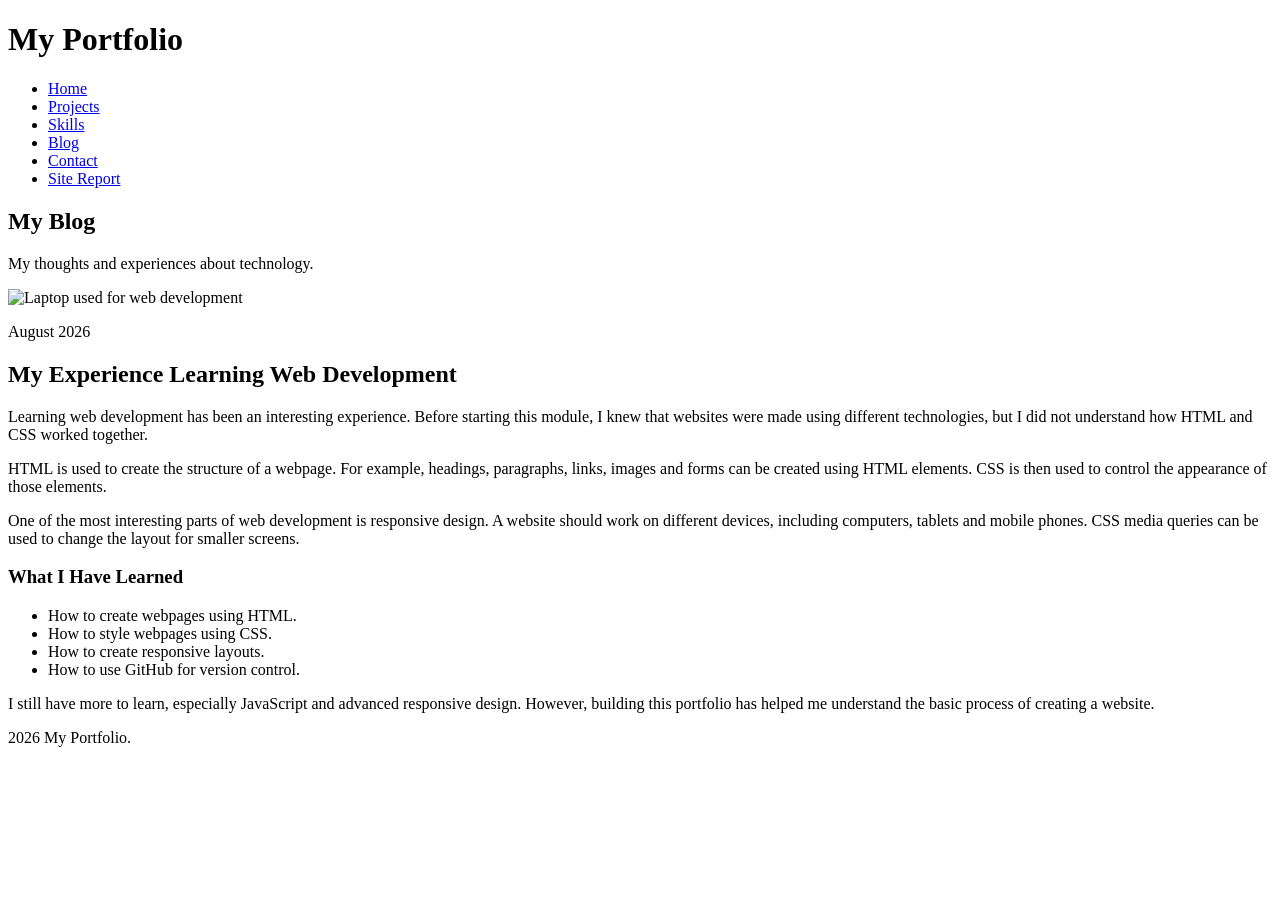
==== blog.html @ 107253aa "blog page added" ====
<!DOCTYPE html>
<html lang="en">
<head>
    <meta charset="UTF-8">
    <meta name="viewport" content="width=device-width, initial-scale=1.0">
    <meta name="description" content="My web development blog">
    <title>Blog</title>
    <link rel="stylesheet" href="css/style.css">
</head>

<body>

<header>
    <div class="container">
        <h1>My Portfolio</h1>

        <nav>
            <ul>
                <li><a href="index.html">Home</a></li>
                <li><a href="project.html">Projects</a></li>
                <li><a href="skills.html">Skills</a></li>
                <li><a class="active" href="blog.html">Blog</a></li>
                <li><a href="contact.html">Contact</a></li>
                <li><a href="sitereport.html">Site Report</a></li>
            </ul>
        </nav>
    </div>
</header>

<main>

    <section class="page-heading">
        <div class="container">
            <h2>My Blog</h2>
            <p>My thoughts and experiences about technology.</p>
        </div>
    </section>

    <article class="blog-post">

        <div class="container">

            <img class="blog-image"
                 src="images/blog.jpg"
                 alt="Laptop used for web development">

            <p class="blog-date">August 2026</p>

            <h2>My Experience Learning Web Development</h2>

            <p> 
                Learning web development has been an interesting experience.
                Before starting this module, I knew that websites were made
                using different technologies, but I did not understand how
                HTML and CSS worked together.
            </p>

            <p>
                HTML is used to create the structure of a webpage. For
                example, headings, paragraphs, links, images and forms can
                be created using HTML elements. CSS is then used to control
                the appearance of those elements.
            </p>

            <p>
                One of the most interesting parts of web development is
                responsive design. A website should work on different
                devices, including computers, tablets and mobile phones.
                CSS media queries can be used to change the layout for
                smaller screens.
            </p>

            <h3>What I Have Learned</h3>

            <ul>
                <li>How to create webpages using HTML.</li>
                <li>How to style webpages using CSS.</li>
                <li>How to create responsive layouts.</li>
                <li>How to use GitHub for version control.</li>
            </ul>

            <p>
                I still have more to learn, especially JavaScript and
                advanced responsive design. However, building this
                portfolio has helped me understand the basic process of
                creating a website.
            </p>

        </div>

    </article>

</main>

<footer>
    <p>2026 My Portfolio.</p>
</footer>

</body>
</html>
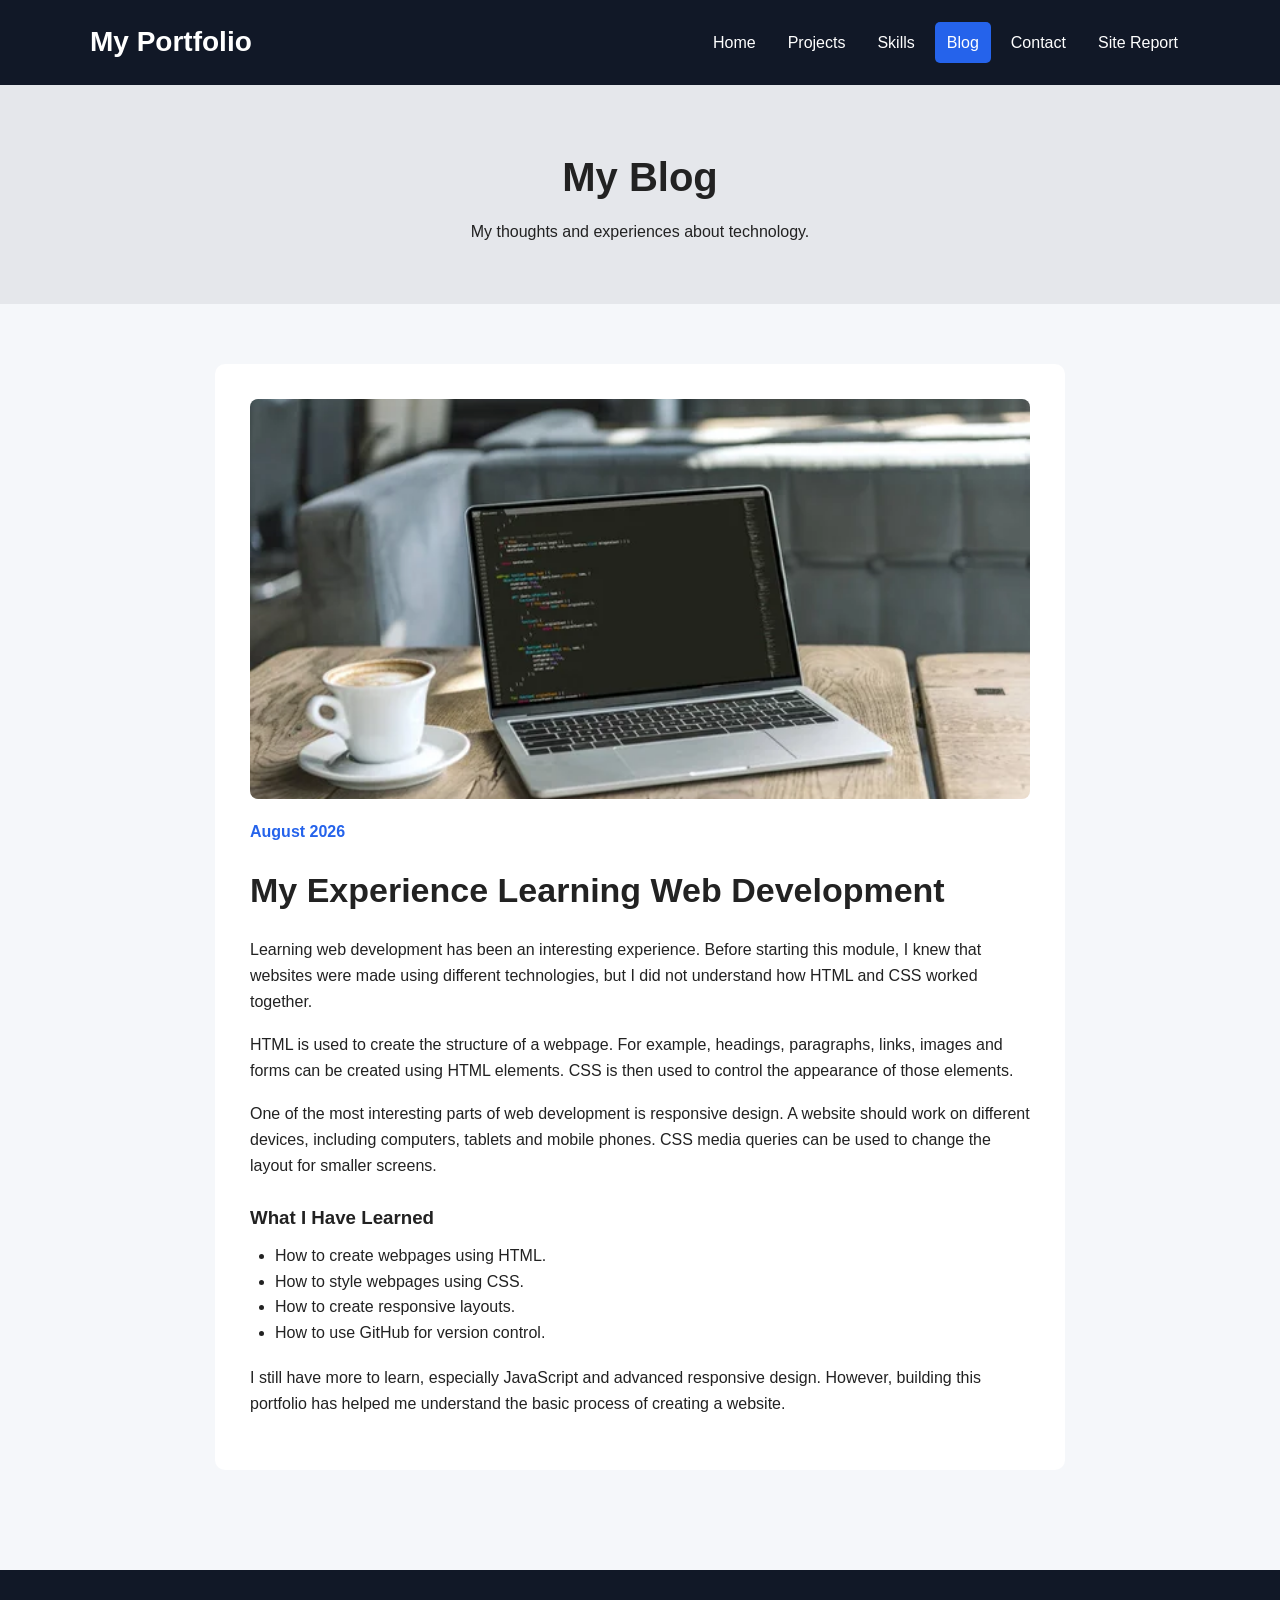
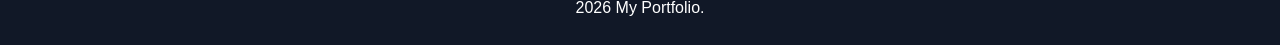
==== commit 1abac5d5: "blog page updated" ====
--- a/blog.html
+++ b/blog.html
@@ -41,7 +41,7 @@
         <div class="container">
 
             <img class="blog-image"
-                 src="images/blog.jpg"
+                 src="laptop.jpg"
                  alt="Laptop used for web development">
 
             <p class="blog-date">August 2026</p>
--- a/css/style.css
+++ b/css/style.css
@@ -0,0 +1,539 @@
+* {
+    margin: 0;
+    padding: 0;
+    box-sizing: border-box;
+}
+
+html {
+    scroll-behavior: smooth;
+}
+
+body {
+    font-family: Arial, Helvetica, sans-serif;
+    line-height: 1.6;
+    background-color: #f5f7fa;
+    color: #222;
+}
+
+img {
+    max-width: 100%;
+    display: block;
+}
+
+a {
+    color: inherit;
+}
+
+.container {
+    width: 90%;
+    max-width: 1100px;
+    margin: 0 auto;
+}
+
+
+header {
+    background-color: #111827;
+    color: white;
+    padding: 20px 0;
+}
+
+header .container {
+    display: flex;
+    justify-content: space-between;
+    align-items: center;
+    gap: 20px;
+}
+
+header h1 {
+    font-size: 28px;
+}
+
+
+nav ul {
+    list-style: none;
+    display: flex;
+    flex-wrap: wrap;
+    gap: 8px;
+}
+
+nav a {
+    display: block;
+    text-decoration: none;
+    padding: 8px 12px;
+    border-radius: 5px;
+    transition: 0.3s;
+}
+
+nav a:hover,
+nav a.active {
+    background-color: #2563eb;
+}
+
+
+.text {
+    padding: 80px 0;
+    background-color: white;
+}
+
+.text-content {
+    width: 90%;
+    max-width: 1100px;
+    margin: 0 auto;
+
+    display: grid;
+    grid-template-columns: 2fr 1fr;
+    align-items: center;
+    gap: 50px;
+}
+
+.welcome {
+    color: #2563eb;
+    font-weight: bold;
+    letter-spacing: 2px;
+    margin-bottom: 10px;
+}
+
+.text h2 {
+    font-size: 50px;
+    line-height: 1.2;
+    margin-bottom: 20px;
+}
+
+.text h2 span {
+    color: #2563eb;
+}
+
+.text p {
+    margin-bottom: 15px;
+    max-width: 650px;
+}
+
+.text-image img {
+    width: 280px;
+    height: 280px;
+    object-fit: cover;
+    border-radius: 50%;
+    margin: auto;
+}
+
+
+.button,
+button {
+    display: inline-block;
+    margin-top: 15px;
+    padding: 12px 22px;
+    background-color: #2563eb;
+    color: white;
+    text-decoration: none;
+    border: none;
+    border-radius: 6px;
+    cursor: pointer;
+    font-size: 16px;
+    transition: 0.3s;
+}
+
+.button:hover,
+button:hover {
+    background-color: #1d4ed8;
+}
+
+
+.about {
+    padding: 60px 0;
+}
+
+.about h2 {
+    margin-bottom: 15px;
+}
+
+.about p {
+    margin-bottom: 15px;
+}
+
+
+.page-heading {
+    padding: 60px 0;
+    background-color: #e5e7eb;
+    text-align: center;
+}
+
+.page-heading h2 {
+    font-size: 40px;
+    margin-bottom: 10px;
+}
+
+
+.projects {
+    padding: 60px 0;
+}
+
+
+.project-grid {
+    display: grid;
+
+    grid-template-columns: 2fr 1fr 1fr;
+
+    grid-template-rows: auto auto;
+
+    gap: 25px;
+}
+
+.project-large {
+    grid-row: span 2;
+}
+
+.project-card {
+    background-color: white;
+    border-radius: 10px;
+    overflow: hidden;
+    box-shadow: 0 3px 12px rgba(0, 0, 0, 0.1);
+}
+
+.project-card img {
+    width: 100%;
+    height: 200px;
+    object-fit: cover;
+}
+
+.project-large img {
+    height: 300px;
+}
+
+.project-content {
+    padding: 20px;
+}
+
+.project-content h3 {
+    margin-bottom: 10px;
+}
+
+.project-content p {
+    margin-bottom: 10px;
+}
+
+
+.skills-section {
+    padding: 60px 0;
+}
+
+.skills-section h2 {
+    margin-bottom: 20px;
+}
+
+.table-container {
+    overflow-x: auto;
+    margin-bottom: 40px;
+}
+
+table {
+    width: 100%;
+    border-collapse: collapse;
+    background-color: white;
+}
+
+caption {
+    font-size: 22px;
+    font-weight: bold;
+    padding: 15px;
+}
+
+th,
+td {
+    border: 1px solid #d1d5db;
+    padding: 14px;
+    text-align: left;
+}
+
+th {
+    background-color: #111827;
+    color: white;
+}
+
+tr:nth-child(even) {
+    background-color: #f3f4f6;
+}
+
+.two-column {
+    display: grid;
+    grid-template-columns: 1fr 1fr;
+    gap: 25px;
+    margin-bottom: 25px;
+}
+
+.skill-box {
+    background-color: white;
+    padding: 25px;
+    margin-bottom: 25px;
+    border-radius: 8px;
+    box-shadow: 0 3px 10px rgba(0, 0, 0, 0.08);
+}
+
+.skill-box ul,
+.skill-box ol {
+    padding-left: 25px;
+}
+
+.skill-box li {
+    margin-bottom: 8px;
+}
+
+
+.blog-post {
+    padding: 60px 0;
+}
+
+.blog-post .container {
+    max-width: 850px;
+    background-color: white;
+    padding: 35px;
+    border-radius: 10px;
+}
+
+.blog-image {
+    width: 100%;
+    max-height: 400px;
+    object-fit: cover;
+    border-radius: 8px;
+    margin-bottom: 20px;
+}
+
+.blog-date {
+    color: #2563eb;
+    font-weight: bold;
+}
+
+.blog-post h2 {
+    font-size: 34px;
+    margin: 10px 0 20px;
+}
+
+.blog-post h3 {
+    margin: 25px 0 10px;
+}
+
+.blog-post p {
+    margin-bottom: 18px;
+}
+
+.blog-post ul {
+    padding-left: 25px;
+    margin-bottom: 20px;
+}
+
+
+
+.contact-section {
+    padding: 60px 0;
+}
+
+.contact-grid {
+    display: grid;
+    grid-template-columns: 1fr 1fr;
+    gap: 40px;
+}
+
+.contact-info,
+.contact-form {
+    background-color: white;
+    padding: 30px;
+    border-radius: 10px;
+    box-shadow: 0 3px 10px rgba(0, 0, 0, 0.08);
+}
+
+.contact-info h2 {
+    margin-bottom: 15px;
+}
+
+.contact-info p {
+    margin-bottom: 15px;
+}
+
+.contact-info a {
+    color: #2563eb;
+}
+
+.contact-form {
+    display: flex;
+    flex-direction: column;
+}
+
+.contact-form label {
+    margin-bottom: 6px;
+    font-weight: bold;
+}
+
+.contact-form input,
+.contact-form textarea {
+    width: 100%;
+    padding: 12px;
+    margin-bottom: 18px;
+    border: 1px solid #cbd5e1;
+    border-radius: 5px;
+    font-family: inherit;
+    font-size: 15px;
+}
+
+.contact-form input:focus,
+.contact-form textarea:focus {
+    outline: 2px solid #2563eb;
+}
+
+
+.report {
+    padding: 60px 0;
+}
+
+.report .container {
+    max-width: 900px;
+    background-color: white;
+    padding: 40px;
+    border-radius: 10px;
+}
+
+.report h2 {
+    margin-top: 30px;
+    margin-bottom: 12px;
+}
+
+.report h2:first-child {
+    margin-top: 0;
+}
+
+.report p {
+    margin-bottom: 15px;
+}
+
+.report ul {
+    padding-left: 25px;
+}
+
+.validation-box {
+    margin: 20px 0;
+    padding: 20px;
+    background-color: #f3f4f6;
+    border: 2px dashed #9ca3af;
+    text-align: center;
+}
+
+.validation-box img {
+    margin: 15px auto 0;
+}
+
+
+footer {
+    background-color: #111827;
+    color: white;
+    text-align: center;
+    padding: 25px 0;
+    margin-top: 40px;
+}
+
+
+@media (max-width: 900px) {
+
+    header .container {
+        flex-direction: column;
+    }
+
+    .hero-content {
+        grid-template-columns: 1fr;
+        text-align: center;
+    }
+
+    .hero-text p {
+        margin-left: auto;
+        margin-right: auto;
+    }
+
+    .project-grid {
+        grid-template-columns: 1fr 1fr;
+    }
+
+    .project-large {
+        grid-row: auto;
+        grid-column: span 2;
+    }
+
+    .contact-grid {
+        grid-template-columns: 1fr;
+    }
+
+}
+
+
+@media (max-width: 600px) {
+
+    .container {
+        width: 92%;
+    }
+
+    header {
+        padding: 15px 0;
+    }
+
+    header h1 {
+        font-size: 24px;
+    }
+
+    nav ul {
+        justify-content: center;
+    }
+
+    nav a {
+        font-size: 14px;
+        padding: 7px 9px;
+    }
+
+    .hero {
+        padding: 50px 0;
+    }
+
+    .hero-text h2 {
+        font-size: 36px;
+    }
+
+    .hero-image img {
+        width: 220px;
+        height: 220px;
+    }
+
+    .page-heading {
+        padding: 45px 0;
+    }
+
+    .page-heading h2 {
+        font-size: 32px;
+    }
+
+    .project-grid {
+        grid-template-columns: 1fr;
+    }
+
+    .project-large {
+        grid-column: auto;
+    }
+
+    .two-column {
+        grid-template-columns: 1fr;
+    }
+
+    .blog-post .container,
+    .report .container {
+        padding: 22px;
+    }
+
+    .blog-post h2 {
+        font-size: 28px;
+    }
+
+    .contact-grid {
+        grid-template-columns: 1fr;
+    }
+
+    th,
+    td {
+        padding: 10px;
+        font-size: 14px;
+    }
+
+}
